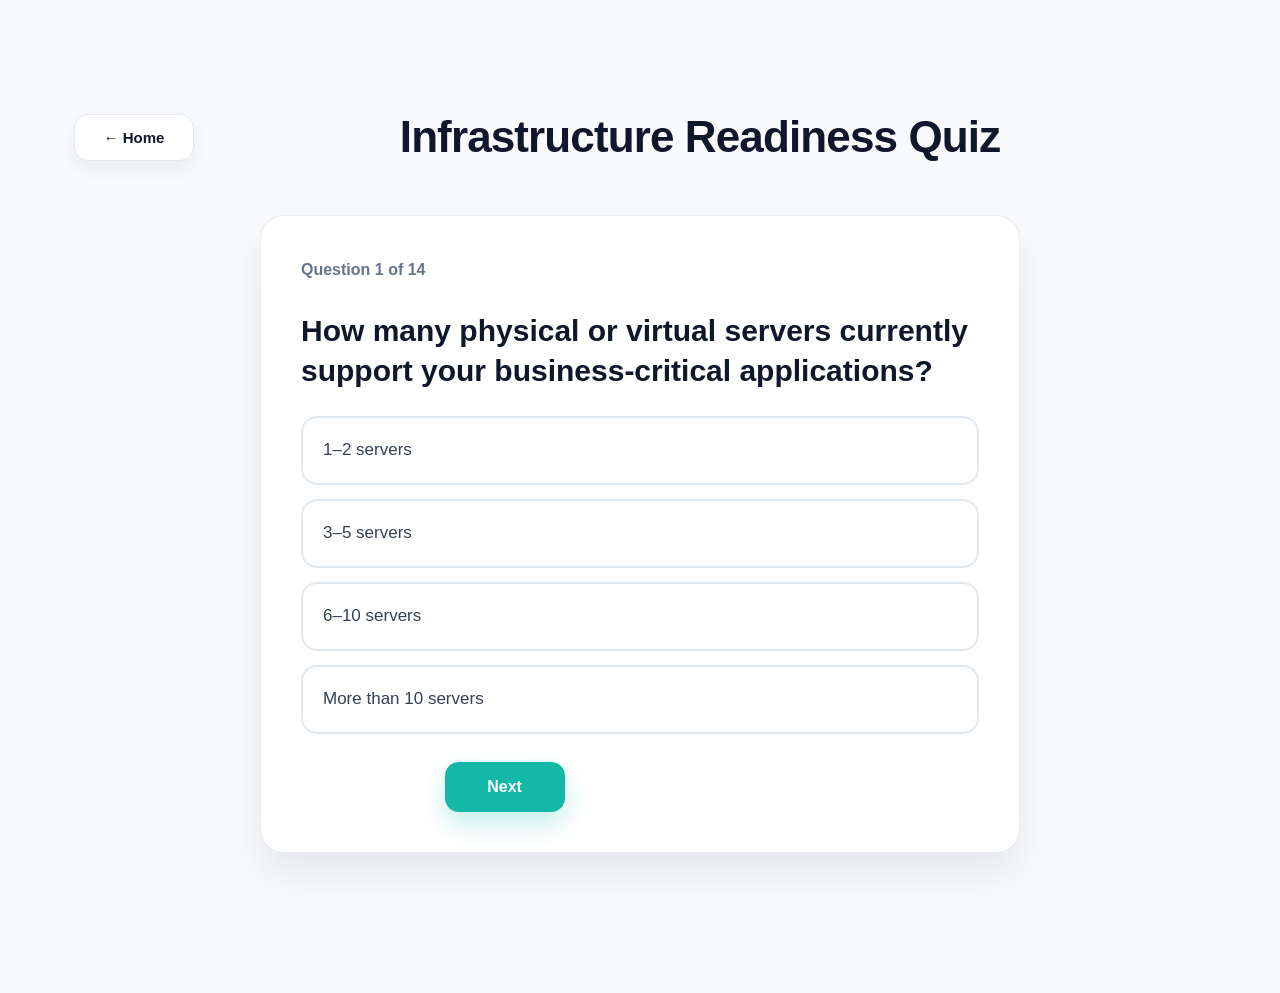
==== quiz.html @ fb591230 "Add files via upload" ====
<!DOCTYPE html>
<html lang="en">
<head>
  <meta charset="UTF-8" />
  <meta name="viewport" content="width=device-width, initial-scale=1.0" />
  <title>Infrastructure Readiness Quiz</title>
  <link rel="stylesheet" href="style.css?v=6" />
</head>
<body>

<section class="section">
  <div class="container">
    <div class="quiz-page-header">
      <a href="./index.html" class="btn btn-secondary home-btn">← Home</a>
      <h2>Infrastructure Readiness Quiz</h2>
    </div>

    <div id="readiness-quiz">
      <div class="quiz-progress-wrap">
        <span id="question-counter">Question 1 of 14</span>
      </div>
     
      <div class="quiz-card">
        <h4 id="quiz-question-title"></h4>
        <div id="quiz-options"></div>

        <div class="quiz-nav">
          <button class="btn btn-secondary" id="prev-btn" type="button">Previous</button>
          <button class="btn" id="next-btn" type="button">Next</button>
        </div>
      </div>
    </div>

    <div id="result" style="margin-top:40px;"></div>
  </div>
</section>

<script>
const quizData = [
  {
    question: "How many physical or virtual servers currently support your business-critical applications?",
    options: [
      "1–2 servers",
      "3–5 servers",
      "6–10 servers",
      "More than 10 servers"
    ]
  },
  {
    question: "Are your critical systems currently running with redundancy?",
    options: [
      "No redundancy",
      "Partial redundancy",
      "Redundant within the same site",
      "Fully redundant across multiple sites or zones"
    ]
  },
  {
    question: "If a critical server fails, how long would it typically take to restore operations?",
    options: [
      "More than 24 hours",
      "8–24 hours",
      "1–8 hours",
      "Less than 1 hour"
    ]
  },
  {
    question: "How frequently are backups performed for your critical systems?",
    options: [
      "No backup",
      "Weekly",
      "Daily",
      "Multiple times per day"
    ]
  },
  {
    question: "Have you tested your backup restore process within the last 12 months?",
    options: [
      "Never tested",
      "Tested more than 12 months ago",
      "Tested within the last 12 months",
      "Tested regularly every quarter"
    ]
  },
  {
    question: "What is your acceptable Recovery Point Objective (RPO)?",
    options: [
      "More than 24 hours of data loss is acceptable",
      "Up to 24 hours of data loss",
      "Less than 4 hours of data loss",
      "Near-zero or no data loss"
    ]
  },
  {
    question: "Do you currently have a documented Disaster Recovery plan?",
    options: [
      "No DR plan",
      "Informal or undocumented DR process",
      "Documented DR plan",
      "Documented and regularly tested DR plan"
    ]
  },
  {
    question: "Approximately how much storage is currently used by your organization?",
    options: [
      "Less than 1 TB",
      "1–10 TB",
      "10–50 TB",
      "More than 50 TB"
    ]
  },
  {
    question: "How quickly is your storage requirement growing?",
    options: [
      "Minimal growth",
      "10–20% per year",
      "20–50% per year",
      "More than 50% per year"
    ]
  },
  {
    question: "How long do you need to retain business or compliance-related data?",
    options: [
      "Less than 1 year",
      "1–3 years",
      "3–7 years",
      "More than 7 years"
    ]
  },
  {
    question: "How would you describe your current network connectivity?",
    options: [
      "Single internet connection only",
      "Redundant internet links",
      "Hybrid connectivity with VPN",
      "Dedicated, resilient hybrid connectivity"
    ]
  },
  {
    question: "Do your users currently experience application latency or performance issues?",
    options: [
      "Frequently",
      "Occasionally",
      "Rarely",
      "Almost never"
    ]
  },
  {
    question: "Are your critical systems currently exposed directly to the public internet?",
    options: [
      "Yes, without protection",
      "Yes, with basic firewall protection",
      "Protected with load balancer / VPN",
      "Fully protected and segmented"
    ]
  },
  {
    question: "How confident are you that your current infrastructure can support business growth over the next 2 years?",
    options: [
      "Not confident",
      "Somewhat confident",
      "Confident",
      "Very confident"
    ]
  }
];

let currentQuestion = 0;
let answers = new Array(quizData.length).fill(null);

const questionCounter = document.getElementById("question-counter");
const questionTitle = document.getElementById("quiz-question-title");
const optionsContainer = document.getElementById("quiz-options");
const prevBtn = document.getElementById("prev-btn");
const nextBtn = document.getElementById("next-btn");
const resultContainer = document.getElementById("result");
const quizContainer = document.getElementById("readiness-quiz");

function renderQuestion() {
  const item = quizData[currentQuestion];
  const total = quizData.length;
  
  questionCounter.textContent = `Question ${currentQuestion + 1} of ${total}`;
  
  questionTitle.textContent = item.question;
  optionsContainer.innerHTML = "";

  item.options.forEach((option, index) => {
    const btn = document.createElement("div");
    btn.className = "quiz-option";
    if (answers[currentQuestion] === index + 1) {
      btn.classList.add("selected");
    }
    btn.textContent = option;
    btn.onclick = () => {
      answers[currentQuestion] = index + 1;
      renderQuestion();
    };
    optionsContainer.appendChild(btn);
  });

  prevBtn.style.visibility = currentQuestion === 0 ? "hidden" : "visible";

  if (currentQuestion === total - 1) {
    nextBtn.textContent = "Calculate Result";
  } else {
    nextBtn.textContent = "Next";
  }
}

function calculateScore() {
  const unanswered = answers.filter(a => a === null).length;
  if (unanswered > 0) {
    alert("Please answer all questions before calculating the result.");
    return;
  }

  const total = answers.reduce((a, b) => a + b, 0);

  let title = "";
  let color = "";
  let explanation = "";
  let recommendation = "";
  let badgeClass = "";

  if (total <= 20) {
    title = "CRITICAL";
    color = "#dc2626";
    badgeClass = "result-badge critical";
    explanation = "Your current environment shows multiple infrastructure gaps that may create a high risk of downtime, prolonged recovery time and potential data loss. Critical systems may currently depend on single servers, limited backup coverage or insufficient redundancy.";
    recommendation = "Immediate action is recommended. Focus on backup strategy, disaster recovery, infrastructure redundancy and removal of single points of failure.";
  } else if (total <= 35) {
    title = "MEDIUM";
    color = "#ea580c";
    badgeClass = "result-badge medium";
    explanation = "Your environment has some level of resilience, but there are still important gaps that could impact business continuity during an outage or failure. Backup processes, recovery expectations, storage planning or network design may not yet fully support future business needs.";
    recommendation = "The next priority should be improving recovery readiness, increasing redundancy and reviewing future storage and network requirements.";
  } else if (total <= 50) {
    title = "AVERAGE";
    color = "#ca8a04";
    badgeClass = "result-badge average";
    explanation = "Your infrastructure appears generally stable and capable of supporting current business operations. However, there are opportunities to further improve resilience, scalability and operational readiness.";
    recommendation = "Consider enhancing high availability, Disaster Recovery testing, storage growth planning and hybrid connectivity to strengthen long-term readiness.";
  } else {
    title = "EXCELLENT";
    color = "#16a34a";
    badgeClass = "result-badge excellent";
    explanation = "Your environment demonstrates a strong level of infrastructure maturity with good resilience, recovery capability and future scalability. Critical systems appear to be well protected and designed to support business continuity.";
    recommendation = "Continue to maintain this position by regularly reviewing Disaster Recovery, backup testing, performance monitoring and future capacity planning.";
  }

  quizContainer.style.display = "none";

  resultContainer.innerHTML = `
    <div class="result-card">
      <div class="${badgeClass}">${title}</div>
      <h3 style="color:${color};">Infrastructure Readiness Result</h3>
      <p class="result-text">${explanation}</p>
      <div class="result-recommendation">
        <strong>Recommended Next Step:</strong><br><br>
        ${recommendation}
      </div>
      <div class="result-actions">
        <button class="btn btn-secondary" onclick="restartQuiz()">Retake Assessment</button>
        
        <a
          href="mailto:hisham.ahmad@awantec.my?subject=Infrastructure%20Readiness%20Assessment%20Enquiry"
          class="btn"
        >
          Contact Us
        </a>
      </div>
    </div>
  `;
}

function restartQuiz() {
  currentQuestion = 0;
  answers = new Array(quizData.length).fill(null);
  resultContainer.innerHTML = "";
  quizContainer.style.display = "block";
  renderQuestion();
}

prevBtn.addEventListener("click", () => {
  if (currentQuestion > 0) {
    currentQuestion--;
    renderQuestion();
  }
});

nextBtn.addEventListener("click", () => {
  if (answers[currentQuestion] === null) {
    alert("Please select one answer before proceeding.");
    return;
  }

  if (currentQuestion === quizData.length - 1) {
    calculateScore();
  } else {
    currentQuestion++;
    renderQuestion();
  }
});

renderQuestion();
</script>

</body>
</html>
---- style.css ----
:root {
  --primary: #0f172a;
  --accent: #14b8a6;
  --accent-dark: #0f766e;
  --text-main: #334155;
  --text-soft: #64748b;
  --bg-light: #f8fafc;
  --bg-section: #f1f5f9;
  --white: #ffffff;
  --border-soft: rgba(15, 23, 42, 0.08);
  --border-strong: #e2e8f0;
  --shadow-soft: 0 10px 30px rgba(15, 23, 42, 0.06);
  --shadow-card: 0 20px 40px rgba(15, 23, 42, 0.08);
  --danger: #dc2626;
  --warning: #ea580c;
  --average: #ca8a04;
  --success: #16a34a;
}

* {
  box-sizing: border-box;
}

html {
  scroll-behavior: smooth;
}

body {
  margin: 0;
  font-family: 'Inter', -apple-system, BlinkMacSystemFont, "Segoe UI", Roboto, sans-serif;
  background: var(--bg-light);
  color: var(--text-main);
  line-height: 1.7;
  -webkit-font-smoothing: antialiased;
  text-rendering: optimizeLegibility;
}

.container {
  max-width: 1180px;
  margin: 0 auto;
  padding: 0 24px;
}

.section {
  padding: 100px 20px;
}

.section h2 {
  text-align: center;
  font-size: 44px;
  font-weight: 800;
  letter-spacing: -0.02em;
  margin: 0 0 24px;
  color: var(--primary);
}

.intro-text {
  max-width: 900px;
  margin: 0 auto 18px;
  text-align: center;
  color: var(--text-soft);
  font-size: 18px;
}

.cards {
  display: grid;
  grid-template-columns: repeat(auto-fit, minmax(260px, 1fr));
  gap: 28px;
  margin-top: 50px;
}

/* --- Hero Section --- */
.hero {
  background: radial-gradient(circle at top left, #1e293b, #0f172a);
  color: var(--white);
  padding: 140px 20px;
  text-align: center;
  position: relative;
  overflow: hidden;
}

.hero::after {
  content: "";
  position: absolute;
  inset: 0;
  background-image: radial-gradient(rgba(20, 184, 166, 0.1) 1px, transparent 1px);
  background-size: 40px 40px;
  opacity: 0.3;
}

.hero .container {
  position: relative;
  z-index: 1;
}

.hero h1 {
  font-size: 58px;
  font-weight: 800;
  letter-spacing: -0.02em;
  line-height: 1.15;
  margin: 0 0 24px;
  background: linear-gradient(to right, #ffffff, #cbd5e1);
  -webkit-background-clip: text;
  -webkit-text-fill-color: transparent;
}

.hero p {
  max-width: 760px;
  margin: 0 auto 36px;
  font-size: 22px;
  color: rgba(255, 255, 255, 0.86);
}

/* --- Buttons --- */
.btn {
  display: inline-flex;
  align-items: center;
  justify-content: center;
  min-width: 120px;
  padding: 15px 30px;
  border: none;
  border-radius: 14px;
  background: var(--accent);
  color: var(--white);
  text-decoration: none;
  font-weight: 700;
  font-size: 16px;
  cursor: pointer;
  transition: all 0.25s ease;
  box-shadow: 0 12px 24px rgba(20, 184, 166, 0.24);
}

.btn:hover {
  transform: translateY(-2px);
  background: var(--accent-dark);
}

.btn-secondary {
  background: var(--white);
  color: var(--primary);
  border: 1.5px solid var(--border-strong);
  box-shadow: 0 8px 20px rgba(15, 23, 42, 0.06);
}

.btn-secondary:hover {
  background: #f8fafc;
  border-color: #cbd5e1;
  transform: translateY(-2px);
}

/* --- Cards --- */
.card {
  background: var(--white);
  padding: 36px;
  border-radius: 20px;
  border: 1px solid var(--border-soft);
  box-shadow: 0 4px 6px -1px rgba(0, 0, 0, 0.06);
  transition: all 0.35s cubic-bezier(0.4, 0, 0.2, 1);
  position: relative;
}

.card::before {
  content: "";
  position: absolute;
  inset: 0 0 auto 0;
  height: 4px;
  background: var(--accent);
  border-radius: 20px 20px 0 0;
  opacity: 0;
  transition: opacity 0.3s;
}

.card:hover {
  transform: translateY(-8px);
  box-shadow: 0 20px 25px -5px rgba(15, 23, 42, 0.12);
}

.card:hover::before {
  opacity: 1;
}

.card h3 {
  margin: 0 0 14px;
  color: var(--primary);
  font-size: 28px;
  line-height: 1.3;
}

.card p {
  color: var(--text-main);
  margin: 0 0 14px;
}

.subtitle {
  color: var(--accent) !important;
  font-weight: 700;
  font-size: 15px;
  text-transform: uppercase;
  letter-spacing: 0.04em;
  margin-bottom: 18px;
}

.card ul {
  margin: 18px 0 0;
  padding-left: 20px;
  color: var(--text-soft);
}

.card ul li {
  margin-bottom: 10px;
}

/* --- Alternate Section --- */
.dark {
  background: var(--bg-section);
  color: var(--primary);
}

.dark-card {
  background: var(--white);
  color: var(--primary);
}

.dark-card h3 {
  color: var(--primary);
}

/* --- Table --- */
.comparison-table {
  width: 100%;
  border-collapse: collapse;
  margin: 40px 0;
  background: var(--white);
  border-radius: 12px;
  overflow: hidden;
  box-shadow: 0 4px 15px rgba(0, 0, 0, 0.05);
}

.comparison-table th {
  background: var(--primary);
  color: var(--white);
  padding: 18px;
  text-align: left;
  font-size: 14px;
  text-transform: uppercase;
  letter-spacing: 0.05em;
}

.comparison-table td {
  padding: 18px;
  border-bottom: 1px solid var(--border-strong);
  color: var(--text-main);
}

.comparison-table tr:last-child td {
  border-bottom: none;
}

/* --- Assessment Section --- */
.assessment {
  text-align: center;
  background: var(--white);
}

.assessment p {
  font-size: 20px;
  margin-bottom: 30px;
  color: var(--text-soft);
}

/* --- Quiz UI --- */
#readiness-quiz {
  background: var(--white);
  max-width: 760px;
  margin: 40px auto 0;
  padding: 40px;
  border-radius: 24px;
  text-align: left;
  box-shadow: var(--shadow-card);
  border: 1px solid var(--border-soft);
}

.quiz-progress-wrap {
  display: flex;
  align-items: center;
  justify-content: space-between;
  gap: 16px;
  margin-bottom: 28px;
  color: var(--text-soft);
  font-size: 16px;
  font-weight: 600;
}

.quiz-page-header {
  display: flex;
  align-items: center;
  justify-content: center;
  position: relative;
  margin-bottom: 24px;
}

.quiz-page-header h2 {
  width: 100%;
  text-align: center;
  margin: 0;
}

.home-btn {
   position: static;
   width: auto;
   height: auto;
   padding: 10px 18px;
   font-size: 15px;
   border-radius: 14px;
}

.quiz-card {
  background: transparent;
}

#quiz-question-title {
  margin: 0 0 24px;
  color: var(--primary);
  font-size: 30px;
  line-height: 1.35;
  font-weight: 800;
}

#quiz-options {
  display: flex;
  flex-direction: column;
  gap: 14px;
}

.quiz-option {
  display: block;
  width: 100%;
  padding: 18px 20px;
  border: 2px solid var(--border-strong);
  border-radius: 16px;
  cursor: pointer;
  transition: all 0.2s ease;
  background: var(--white);
  color: var(--text-main);
  font-size: 17px;
  font-weight: 500;
}

.quiz-option:hover {
  border-color: var(--accent);
  background: rgba(20, 184, 166, 0.05);
  transform: translateX(4px);
}

.quiz-option.selected {
  border-color: var(--accent);
  background: rgba(20, 184, 166, 0.08);
  color: var(--primary);
  font-weight: 700;
}

.quiz-nav {
  display: flex;
  justify-content: flex-start;
  gap: 14px;
  margin-top: 28px;
  flex-wrap: wrap;
}

/* --- Result Section --- */
.result-card {
  max-width: 820px;
  margin: 0 auto;
  background: var(--white);
  border-radius: 24px;
  padding: 40px;
  box-shadow: var(--shadow-card);
  text-align: left;
  border: 1px solid var(--border-soft);
}

.result-badge {
  display: inline-flex;
  align-items: center;
  justify-content: center;
  min-width: 130px;
  padding: 10px 18px;
  border-radius: 999px;
  font-size: 14px;
  font-weight: 800;
  letter-spacing: 0.05em;
  margin-bottom: 18px;
  color: var(--white);
}

.result-badge.critical {
  background: var(--danger);
}

.result-badge.medium {
  background: var(--warning);
}

.result-badge.average {
  background: var(--average);
}

.result-badge.excellent {
  background: var(--success);
}

.result-card h3 {
  margin: 0 0 20px;
  color: var(--primary);
  font-size: 30px;
  line-height: 1.3;
}

.result-title {
  text-align: center;
  font-size: 34px;
  font-weight: 800;
  margin-bottom: 28px;
}

.result-text {
  color: var(--text-main);
  font-size: 18px;
  line-height: 1.9;
  margin-bottom: 28px;
}

.result-recommendation {
  background: rgba(20, 184, 166, 0.08);
  border-left: 5px solid var(--accent);
  padding: 22px;
  border-radius: 12px;
  color: var(--text-main);
  line-height: 1.8;
  margin-bottom: 28px;
}

.result-actions {
  display: flex;
  justify-content: flex-start;
  align-items: center;
  gap: 14px;
  margin-top: 20px;
  flex-wrap: wrap;
}

/* --- Responsive --- */
@media (max-width: 768px) {
  .quiz-page-header {
    display: flex;
    flex-direction: column;
    align-items: flex-start;
    gap: 14px;
    margin-bottom: 24px;
  }

  .hero h1 {
    font-size: 40px;
  }

  .hero p {
    font-size: 18px;
  }

  .section {
    padding: 70px 20px;
  }

  .section h2 {
    font-size: 32px;
  }

  .intro-text {
    font-size: 16px;
  }

  .card {
    padding: 28px;
  }

  .card h3 {
    font-size: 24px;
  }

  #readiness-quiz {
    padding: 24px;
    border-radius: 20px;
  }

  .quiz-progress-wrap {
    font-size: 15px;
    margin-bottom: 22px;
  }

  #quiz-question-title {
    font-size: 24px;
    margin-bottom: 20px;
  }

  .quiz-option {
    padding: 16px 18px;
    font-size: 16px;
    border-radius: 14px;
  }

  .quiz-nav {
    gap: 12px;
  }

  .btn {
    min-width: 110px;
    padding: 14px 22px;
    font-size: 15px;
  }

  .result-card {
    padding: 24px;
    border-radius: 20px;
  }

  .result-card h3 {
    font-size: 24px;
  }

  .result-text {
    font-size: 16px;
    line-height: 1.8;
  }

  .result-recommendation {
    padding: 18px;
  }
}
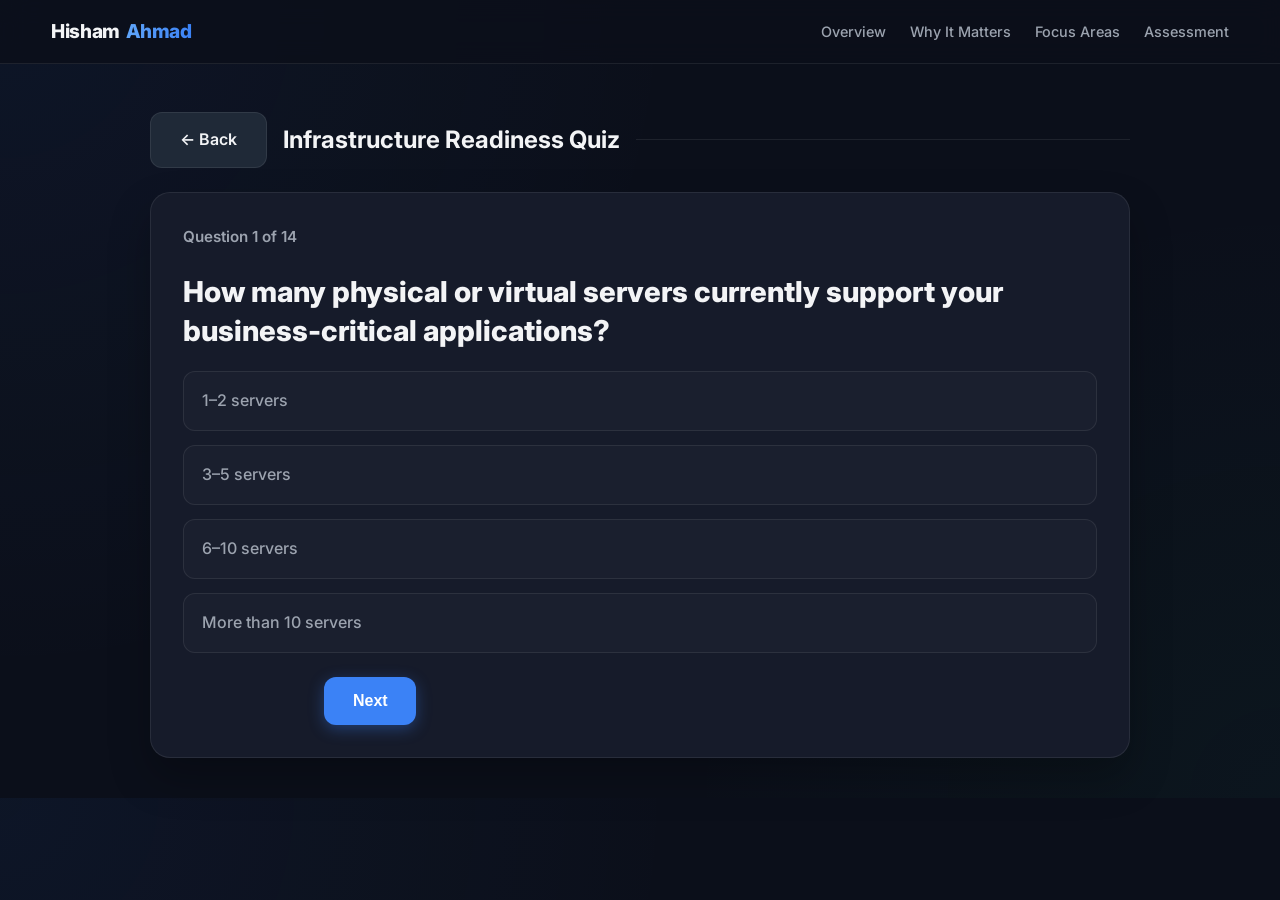
==== commit 19f38e09: "Update quiz.html" ====
--- a/quiz.html
+++ b/quiz.html
@@ -4,36 +4,62 @@
   <meta charset="UTF-8" />
   <meta name="viewport" content="width=device-width, initial-scale=1.0" />
   <title>Infrastructure Readiness Quiz</title>
-  <link rel="stylesheet" href="style.css?v=6" />
+
+  <link rel="preconnect" href="https://fonts.googleapis.com">
+  <link rel="preconnect" href="https://fonts.gstatic.com" crossorigin>
+  <link href="https://fonts.googleapis.com/css2?family=Inter:wght@300;400;500;600;700;800&display=swap" rel="stylesheet">
+
+  <link rel="stylesheet" href="style.css?v=10" />
 </head>
 <body>
 
-<section class="section">
-  <div class="container">
-    <div class="quiz-page-header">
-      <a href="./index.html" class="btn btn-secondary home-btn">← Home</a>
-      <h2>Infrastructure Readiness Quiz</h2>
+  <nav class="navbar">
+    <div class="container nav-inner">
+      <a href="/" class="brand-link">
+        <span class="brand-white">Hisham</span>
+        <span class="brand-blue">Ahmad</span>
+      </a>
+
+      <div class="nav-links">
+        <a href="./index.html">Overview</a>
+        <a href="./index.html#importance">Why It Matters</a>
+        <a href="./index.html#focus">Focus Areas</a>
+        <a href="./index.html#quiz">Assessment</a>
+      </div>
     </div>
-
-    <div id="readiness-quiz">
-      <div class="quiz-progress-wrap">
-        <span id="question-counter">Question 1 of 14</span>
-      </div>
-     
-      <div class="quiz-card">
-        <h4 id="quiz-question-title"></h4>
-        <div id="quiz-options"></div>
-
-        <div class="quiz-nav">
-          <button class="btn btn-secondary" id="prev-btn" type="button">Previous</button>
-          <button class="btn" id="next-btn" type="button">Next</button>
+  </nav>
+
+  <main class="container">
+    <div class="quiz-shell">
+
+      <div class="quiz-page-header">
+        <a href="./index.html" class="btn btn-secondary home-btn">← Back</a>
+
+        <div class="quiz-page-title">
+          <h2>Infrastructure Readiness Quiz</h2>
+          <div class="quiz-page-line"></div>
         </div>
       </div>
+
+      <div id="readiness-quiz">
+        <div class="quiz-progress-wrap">
+          <span id="question-counter">Question 1 of 14</span>
+        </div>
+
+        <div class="quiz-card">
+          <h4 id="quiz-question-title"></h4>
+          <div id="quiz-options"></div>
+
+          <div class="quiz-nav">
+            <button class="btn btn-secondary" id="prev-btn" type="button">Previous</button>
+            <button class="btn btn-primary" id="next-btn" type="button">Next</button>
+          </div>
+        </div>
+      </div>
+
+      <div id="result" style="margin-top:40px;"></div>
     </div>
-
-    <div id="result" style="margin-top:40px;"></div>
-  </div>
-</section>
+  </main>
 
 <script>
 const quizData = [
@@ -179,9 +205,8 @@
 function renderQuestion() {
   const item = quizData[currentQuestion];
   const total = quizData.length;
-  
+
   questionCounter.textContent = `Question ${currentQuestion + 1} of ${total}`;
-  
   questionTitle.textContent = item.question;
   optionsContainer.innerHTML = "";
 
@@ -200,12 +225,7 @@
   });
 
   prevBtn.style.visibility = currentQuestion === 0 ? "hidden" : "visible";
-
-  if (currentQuestion === total - 1) {
-    nextBtn.textContent = "Calculate Result";
-  } else {
-    nextBtn.textContent = "Next";
-  }
+  nextBtn.textContent = currentQuestion === total - 1 ? "Calculate Result" : "Next";
 }
 
 function calculateScore() {
@@ -218,35 +238,30 @@
   const total = answers.reduce((a, b) => a + b, 0);
 
   let title = "";
-  let color = "";
   let explanation = "";
   let recommendation = "";
   let badgeClass = "";
 
   if (total <= 20) {
     title = "CRITICAL";
-    color = "#dc2626";
     badgeClass = "result-badge critical";
-    explanation = "Your current environment shows multiple infrastructure gaps that may create a high risk of downtime, prolonged recovery time and potential data loss. Critical systems may currently depend on single servers, limited backup coverage or insufficient redundancy.";
-    recommendation = "Immediate action is recommended. Focus on backup strategy, disaster recovery, infrastructure redundancy and removal of single points of failure.";
+    explanation = "Your current environment shows multiple infrastructure gaps that may create a high risk of downtime, prolonged recovery time, and potential data loss. Critical systems may currently depend on single servers, limited backup coverage, or insufficient redundancy.";
+    recommendation = "Immediate action is recommended. Focus on backup strategy, disaster recovery, infrastructure redundancy, and the removal of single points of failure.";
   } else if (total <= 35) {
     title = "MEDIUM";
-    color = "#ea580c";
     badgeClass = "result-badge medium";
-    explanation = "Your environment has some level of resilience, but there are still important gaps that could impact business continuity during an outage or failure. Backup processes, recovery expectations, storage planning or network design may not yet fully support future business needs.";
-    recommendation = "The next priority should be improving recovery readiness, increasing redundancy and reviewing future storage and network requirements.";
+    explanation = "Your environment has some level of resilience, but there are still important gaps that could affect business continuity during an outage or failure. Backup processes, recovery expectations, storage planning, or network design may not yet fully support future business needs.";
+    recommendation = "The next priority should be improving recovery readiness, increasing redundancy, and reviewing future storage and network requirements.";
   } else if (total <= 50) {
     title = "AVERAGE";
-    color = "#ca8a04";
     badgeClass = "result-badge average";
-    explanation = "Your infrastructure appears generally stable and capable of supporting current business operations. However, there are opportunities to further improve resilience, scalability and operational readiness.";
-    recommendation = "Consider enhancing high availability, Disaster Recovery testing, storage growth planning and hybrid connectivity to strengthen long-term readiness.";
+    explanation = "Your infrastructure appears generally stable and capable of supporting current business operations. However, there are still opportunities to further improve resilience, scalability, and operational readiness.";
+    recommendation = "Consider enhancing high availability, Disaster Recovery testing, storage growth planning, and hybrid connectivity to strengthen long-term readiness.";
   } else {
     title = "EXCELLENT";
-    color = "#16a34a";
     badgeClass = "result-badge excellent";
-    explanation = "Your environment demonstrates a strong level of infrastructure maturity with good resilience, recovery capability and future scalability. Critical systems appear to be well protected and designed to support business continuity.";
-    recommendation = "Continue to maintain this position by regularly reviewing Disaster Recovery, backup testing, performance monitoring and future capacity planning.";
+    explanation = "Your environment demonstrates a strong level of infrastructure maturity with good resilience, recovery capability, and future scalability. Critical systems appear to be well protected and designed to support business continuity.";
+    recommendation = "Continue to maintain this position by regularly reviewing Disaster Recovery, backup testing, performance monitoring, and future capacity planning.";
   }
 
   quizContainer.style.display = "none";
@@ -254,7 +269,7 @@
   resultContainer.innerHTML = `
     <div class="result-card">
       <div class="${badgeClass}">${title}</div>
-      <h3 style="color:${color};">Infrastructure Readiness Result</h3>
+      <h3>Infrastructure Readiness Result</h3>
       <p class="result-text">${explanation}</p>
       <div class="result-recommendation">
         <strong>Recommended Next Step:</strong><br><br>
@@ -262,11 +277,7 @@
       </div>
       <div class="result-actions">
         <button class="btn btn-secondary" onclick="restartQuiz()">Retake Assessment</button>
-        
-        <a
-          href="mailto:hisham.ahmad@awantec.my?subject=Infrastructure%20Readiness%20Assessment%20Enquiry"
-          class="btn"
-        >
+        <a href="mailto:hisham.ahmad@awantec.my?subject=Infrastructure%20Readiness%20Assessment%20Enquiry" class="btn btn-primary">
           Contact Us
         </a>
       </div>
--- a/style.css
+++ b/style.css
@@ -1,24 +1,26 @@
 :root {
-  --primary: #0f172a;
-  --accent: #14b8a6;
-  --accent-dark: #0f766e;
-  --text-main: #334155;
-  --text-soft: #64748b;
-  --bg-light: #f8fafc;
-  --bg-section: #f1f5f9;
-  --white: #ffffff;
-  --border-soft: rgba(15, 23, 42, 0.08);
-  --border-strong: #e2e8f0;
-  --shadow-soft: 0 10px 30px rgba(15, 23, 42, 0.06);
-  --shadow-card: 0 20px 40px rgba(15, 23, 42, 0.08);
-  --danger: #dc2626;
-  --warning: #ea580c;
+  --bg: #0b0f1a;
+  --surface: #161b2a;
+  --surface-light: #1f2937;
+  --surface-soft: rgba(255,255,255,0.03);
+  --primary: #3b82f6;
+  --primary-glow: rgba(59, 130, 246, 0.35);
+  --success: #10b981;
+  --warning: #f59e0b;
+  --danger: #ef4444;
   --average: #ca8a04;
-  --success: #16a34a;
+  --text-main: #f3f4f6;
+  --text-muted: #9ca3af;
+  --border: rgba(255, 255, 255, 0.08);
+  --radius-lg: 20px;
+  --radius-md: 12px;
+  --max-width: 1200px;
+  --font: 'Inter', system-ui, -apple-system, sans-serif;
 }
 
 * {
   box-sizing: border-box;
+  outline: none;
 }
 
 html {
@@ -27,257 +29,345 @@
 
 body {
   margin: 0;
-  font-family: 'Inter', -apple-system, BlinkMacSystemFont, "Segoe UI", Roboto, sans-serif;
-  background: var(--bg-light);
+  font-family: var(--font);
+  background-color: var(--bg);
+  background-image:
+    radial-gradient(circle at 0% 0%, rgba(59, 130, 246, 0.06) 0%, transparent 45%),
+    radial-gradient(circle at 100% 100%, rgba(16, 185, 129, 0.04) 0%, transparent 40%);
   color: var(--text-main);
-  line-height: 1.7;
-  -webkit-font-smoothing: antialiased;
-  text-rendering: optimizeLegibility;
+  line-height: 1.6;
+  overflow-x: hidden;
+}
+
+a {
+  text-decoration: none;
+  color: inherit;
 }
 
 .container {
-  max-width: 1180px;
+  width: min(92%, var(--max-width));
   margin: 0 auto;
-  padding: 0 24px;
-}
-
-.section {
-  padding: 100px 20px;
-}
-
-.section h2 {
-  text-align: center;
-  font-size: 44px;
+}
+
+/* Navbar */
+.navbar {
+  position: sticky;
+  top: 0;
+  z-index: 1000;
+  background: rgba(11, 15, 26, 0.82);
+  backdrop-filter: blur(12px);
+  border-bottom: 1px solid var(--border);
+}
+
+.nav-inner {
+  display: flex;
+  justify-content: space-between;
+  align-items: center;
+  padding: 1rem 0;
+  gap: 1rem;
+}
+
+.brand-link {
+  display: inline-flex;
+  align-items: center;
+  gap: 0.35rem;
+  font-size: 1.2rem;
   font-weight: 800;
   letter-spacing: -0.02em;
-  margin: 0 0 24px;
-  color: var(--primary);
-}
-
-.intro-text {
-  max-width: 900px;
-  margin: 0 auto 18px;
+  text-decoration: none;
+}
+
+.brand-white {
+  color: #f3f4f6;
+}
+
+.brand-blue {
+  background: linear-gradient(90deg, #60a5fa 0%, #3b82f6 100%);
+  -webkit-background-clip: text;
+  -webkit-text-fill-color: transparent;
+}
+
+.nav-links {
+  display: flex;
+  gap: 1.5rem;
+  flex-wrap: wrap;
+}
+
+.nav-links a {
+  color: var(--text-muted);
+  font-size: 0.9rem;
+  font-weight: 500;
+  transition: color 0.2s;
+}
+
+.nav-links a:hover {
+  color: var(--text-main);
+}
+
+/* Hero */
+.hero {
+  padding: 6rem 0 4rem;
   text-align: center;
-  color: var(--text-soft);
-  font-size: 18px;
-}
-
+}
+
+.badge-top {
+  display: inline-block;
+  padding: 0.5rem 1rem;
+  background: rgba(59, 130, 246, 0.1);
+  border: 1px solid rgba(59, 130, 246, 0.2);
+  color: #93c5fd;
+  border-radius: 99rem;
+  font-size: 0.8rem;
+  font-weight: 700;
+  text-transform: uppercase;
+  letter-spacing: 0.05em;
+  margin-bottom: 1.5rem;
+}
+
+.hero h1 {
+  font-size: clamp(2.5rem, 6vw, 4rem);
+  font-weight: 800;
+  line-height: 1.08;
+  margin: 0 0 1.5rem;
+  letter-spacing: -0.03em;
+  background: linear-gradient(90deg, #f3f4f6 0%, #ffffff 40%, #60a5fa 100%);
+  -webkit-background-clip: text;
+  -webkit-text-fill-color: transparent;
+}
+
+.hero p {
+  font-size: 1.08rem;
+  color: var(--text-muted);
+  max-width: 860px;
+  margin: 0 auto 2.5rem;
+}
+
+.hero-actions {
+  display: flex;
+  gap: 1rem;
+  justify-content: center;
+  flex-wrap: wrap;
+}
+
+/* Buttons */
+.btn {
+  display: inline-flex;
+  align-items: center;
+  justify-content: center;
+  padding: 0.9rem 1.8rem;
+  border-radius: var(--radius-md);
+  font-weight: 600;
+  font-size: 1rem;
+  cursor: pointer;
+  transition: all 0.2s;
+  border: none;
+  text-decoration: none;
+}
+
+.btn-primary,
+.btn {
+  background: var(--primary);
+  color: white;
+  box-shadow: 0 4px 15px var(--primary-glow);
+}
+
+.btn-primary:hover,
+.btn:hover {
+  transform: translateY(-2px);
+  box-shadow: 0 8px 25px var(--primary-glow);
+}
+
+.btn-secondary {
+  background: var(--surface-light);
+  color: var(--text-main);
+  border: 1px solid var(--border);
+  box-shadow: none;
+}
+
+.btn-secondary:hover {
+  background: rgba(255,255,255,0.05);
+  transform: translateY(-2px);
+}
+
+section {
+  padding: 2rem 0;
+}
+
+.domain-header {
+  display: flex;
+  align-items: center;
+  gap: 1rem;
+  margin-bottom: 1.25rem;
+}
+
+.domain-header h2 {
+  font-size: 1.5rem;
+  margin: 0;
+  color: #f3f4f6;
+  white-space: nowrap;
+}
+
+.domain-line {
+  flex: 1;
+  height: 1px;
+  background: var(--border);
+}
+
+.section-intro {
+  color: var(--text-muted);
+  width: 100%;
+  max-width: none;
+  margin-bottom: 2rem;
+  font-size: 1.05rem;
+}
+
+.feature-grid,
 .cards {
   display: grid;
   grid-template-columns: repeat(auto-fit, minmax(260px, 1fr));
-  gap: 28px;
-  margin-top: 50px;
-}
-
-/* --- Hero Section --- */
-.hero {
-  background: radial-gradient(circle at top left, #1e293b, #0f172a);
-  color: var(--white);
-  padding: 140px 20px;
-  text-align: center;
-  position: relative;
-  overflow: hidden;
-}
-
-.hero::after {
-  content: "";
-  position: absolute;
-  inset: 0;
-  background-image: radial-gradient(rgba(20, 184, 166, 0.1) 1px, transparent 1px);
-  background-size: 40px 40px;
-  opacity: 0.3;
-}
-
-.hero .container {
-  position: relative;
-  z-index: 1;
-}
-
-.hero h1 {
-  font-size: 58px;
-  font-weight: 800;
-  letter-spacing: -0.02em;
-  line-height: 1.15;
-  margin: 0 0 24px;
-  background: linear-gradient(to right, #ffffff, #cbd5e1);
+  gap: 1.25rem;
+  margin-top: 1.5rem;
+}
+
+.feature-card,
+.card {
+  padding: 1.5rem;
+  background: var(--surface-soft);
+  border: 1px solid var(--border);
+  border-radius: var(--radius-md);
+  transition: transform 0.25s ease, background 0.25s ease;
+}
+
+.feature-card:hover,
+.card:hover {
+  transform: translateY(-4px);
+  background: rgba(255,255,255,0.05);
+}
+
+.feature-card h3,
+.card h3 {
+  font-size: 1.05rem;
+  margin-top: 0;
+  margin-bottom: 0.75rem;
+  display: flex;
+  align-items: center;
+  gap: 0.65rem;
+  font-weight: 700;
+  background: linear-gradient(90deg, #ffffff 0%, #60a5fa 100%);
   -webkit-background-clip: text;
   -webkit-text-fill-color: transparent;
 }
 
-.hero p {
-  max-width: 760px;
-  margin: 0 auto 36px;
-  font-size: 22px;
-  color: rgba(255, 255, 255, 0.86);
-}
-
-/* --- Buttons --- */
-.btn {
-  display: inline-flex;
-  align-items: center;
-  justify-content: center;
-  min-width: 120px;
-  padding: 15px 30px;
-  border: none;
-  border-radius: 14px;
-  background: var(--accent);
-  color: var(--white);
-  text-decoration: none;
+.feature-card p,
+.card p,
+.card ul,
+.card li,
+.intro-text {
+  color: var(--text-muted);
+}
+
+.subtitle {
+  color: #93c5fd !important;
   font-weight: 700;
-  font-size: 16px;
-  cursor: pointer;
-  transition: all 0.25s ease;
-  box-shadow: 0 12px 24px rgba(20, 184, 166, 0.24);
-}
-
-.btn:hover {
-  transform: translateY(-2px);
-  background: var(--accent-dark);
-}
-
-.btn-secondary {
-  background: var(--white);
-  color: var(--primary);
-  border: 1.5px solid var(--border-strong);
-  box-shadow: 0 8px 20px rgba(15, 23, 42, 0.06);
-}
-
-.btn-secondary:hover {
-  background: #f8fafc;
-  border-color: #cbd5e1;
-  transform: translateY(-2px);
-}
-
-/* --- Cards --- */
-.card {
-  background: var(--white);
-  padding: 36px;
-  border-radius: 20px;
-  border: 1px solid var(--border-soft);
-  box-shadow: 0 4px 6px -1px rgba(0, 0, 0, 0.06);
-  transition: all 0.35s cubic-bezier(0.4, 0, 0.2, 1);
-  position: relative;
-}
-
-.card::before {
-  content: "";
-  position: absolute;
-  inset: 0 0 auto 0;
-  height: 4px;
-  background: var(--accent);
-  border-radius: 20px 20px 0 0;
-  opacity: 0;
-  transition: opacity 0.3s;
-}
-
-.card:hover {
-  transform: translateY(-8px);
-  box-shadow: 0 20px 25px -5px rgba(15, 23, 42, 0.12);
-}
-
-.card:hover::before {
-  opacity: 1;
-}
-
-.card h3 {
-  margin: 0 0 14px;
-  color: var(--primary);
-  font-size: 28px;
-  line-height: 1.3;
-}
-
-.card p {
-  color: var(--text-main);
-  margin: 0 0 14px;
-}
-
-.subtitle {
-  color: var(--accent) !important;
-  font-weight: 700;
-  font-size: 15px;
+  font-size: 0.82rem;
   text-transform: uppercase;
-  letter-spacing: 0.04em;
-  margin-bottom: 18px;
+  letter-spacing: 0.05em;
+  margin-bottom: 0.85rem;
 }
 
 .card ul {
-  margin: 18px 0 0;
-  padding-left: 20px;
-  color: var(--text-soft);
-}
-
-.card ul li {
-  margin-bottom: 10px;
-}
-
-/* --- Alternate Section --- */
-.dark {
-  background: var(--bg-section);
-  color: var(--primary);
-}
-
-.dark-card {
-  background: var(--white);
-  color: var(--primary);
-}
-
-.dark-card h3 {
-  color: var(--primary);
-}
-
-/* --- Table --- */
+  margin: 1rem 0 0;
+  padding-left: 1.2rem;
+}
+
+.card li {
+  margin-bottom: 0.55rem;
+}
+
+.mini-note {
+  font-size: 0.92rem;
+  color: var(--text-muted);
+  margin-top: 1rem;
+}
+
+/* Table */
 .comparison-table {
   width: 100%;
   border-collapse: collapse;
-  margin: 40px 0;
-  background: var(--white);
-  border-radius: 12px;
+  margin: 2rem 0 0;
+  background: rgba(255,255,255,0.02);
+  border: 1px solid var(--border);
+  border-radius: 16px;
   overflow: hidden;
-  box-shadow: 0 4px 15px rgba(0, 0, 0, 0.05);
 }
 
 .comparison-table th {
-  background: var(--primary);
-  color: var(--white);
-  padding: 18px;
+  background: rgba(59, 130, 246, 0.12);
+  color: #dbeafe;
+  padding: 1rem;
   text-align: left;
-  font-size: 14px;
+  font-size: 0.85rem;
   text-transform: uppercase;
   letter-spacing: 0.05em;
 }
 
 .comparison-table td {
-  padding: 18px;
-  border-bottom: 1px solid var(--border-strong);
-  color: var(--text-main);
-}
-
-.comparison-table tr:last-child td {
-  border-bottom: none;
-}
-
-/* --- Assessment Section --- */
+  padding: 1rem;
+  border-top: 1px solid var(--border);
+  color: var(--text-muted);
+  vertical-align: top;
+}
+
+/* Assessment intro section */
 .assessment {
-  text-align: center;
-  background: var(--white);
-}
-
-.assessment p {
-  font-size: 20px;
-  margin-bottom: 30px;
-  color: var(--text-soft);
-}
-
-/* --- Quiz UI --- */
-#readiness-quiz {
-  background: var(--white);
-  max-width: 760px;
-  margin: 40px auto 0;
-  padding: 40px;
-  border-radius: 24px;
-  text-align: left;
-  box-shadow: var(--shadow-card);
-  border: 1px solid var(--border-soft);
+  padding-bottom: 4rem;
+}
+
+/* Quiz */
+.quiz-shell {
+  max-width: 980px;
+  margin: 3rem auto 0;
+}
+
+.quiz-page-header {
+  display: flex;
+  align-items: center;
+  justify-content: space-between;
+  gap: 1rem;
+  margin-bottom: 1.5rem;
+}
+
+.quiz-page-title {
+  display: flex;
+  align-items: center;
+  gap: 1rem;
+  width: 100%;
+}
+
+.quiz-page-title h2 {
+  font-size: 1.5rem;
+  margin: 0;
+  color: #f3f4f6;
+  white-space: nowrap;
+}
+
+.quiz-page-line {
+  flex: 1;
+  height: 1px;
+  background: var(--border);
+}
+
+.home-btn {
+  white-space: nowrap;
+}
+
+#readiness-quiz,
+.result-card {
+  background: var(--surface);
+  border: 1px solid var(--border);
+  border-radius: var(--radius-lg);
+  padding: 2rem;
+  box-shadow: 0 20px 40px rgba(0,0,0,0.25);
 }
 
 .quiz-progress-wrap {
@@ -285,33 +375,10 @@
   align-items: center;
   justify-content: space-between;
   gap: 16px;
-  margin-bottom: 28px;
-  color: var(--text-soft);
-  font-size: 16px;
+  margin-bottom: 1.5rem;
+  color: var(--text-muted);
+  font-size: 0.95rem;
   font-weight: 600;
-}
-
-.quiz-page-header {
-  display: flex;
-  align-items: center;
-  justify-content: center;
-  position: relative;
-  margin-bottom: 24px;
-}
-
-.quiz-page-header h2 {
-  width: 100%;
-  text-align: center;
-  margin: 0;
-}
-
-.home-btn {
-   position: static;
-   width: auto;
-   height: auto;
-   padding: 10px 18px;
-   font-size: 15px;
-   border-radius: 14px;
 }
 
 .quiz-card {
@@ -319,9 +386,9 @@
 }
 
 #quiz-question-title {
-  margin: 0 0 24px;
-  color: var(--primary);
-  font-size: 30px;
+  margin: 0 0 1.25rem;
+  color: #f3f4f6;
+  font-size: 1.8rem;
   line-height: 1.35;
   font-weight: 800;
 }
@@ -329,33 +396,33 @@
 #quiz-options {
   display: flex;
   flex-direction: column;
-  gap: 14px;
+  gap: 0.9rem;
 }
 
 .quiz-option {
   display: block;
   width: 100%;
-  padding: 18px 20px;
-  border: 2px solid var(--border-strong);
-  border-radius: 16px;
+  padding: 1rem 1.15rem;
+  border: 1px solid var(--border);
+  border-radius: 12px;
   cursor: pointer;
   transition: all 0.2s ease;
-  background: var(--white);
-  color: var(--text-main);
-  font-size: 17px;
+  background: rgba(255,255,255,0.02);
+  color: var(--text-muted);
+  font-size: 1rem;
   font-weight: 500;
 }
 
 .quiz-option:hover {
-  border-color: var(--accent);
-  background: rgba(20, 184, 166, 0.05);
+  border-color: var(--primary);
+  background: rgba(59, 130, 246, 0.08);
   transform: translateX(4px);
 }
 
 .quiz-option.selected {
-  border-color: var(--accent);
-  background: rgba(20, 184, 166, 0.08);
-  color: var(--primary);
+  border-color: var(--primary);
+  background: rgba(59, 130, 246, 0.14);
+  color: #e5efff;
   font-weight: 700;
 }
 
@@ -363,22 +430,11 @@
   display: flex;
   justify-content: flex-start;
   gap: 14px;
-  margin-top: 28px;
+  margin-top: 1.5rem;
   flex-wrap: wrap;
 }
 
-/* --- Result Section --- */
-.result-card {
-  max-width: 820px;
-  margin: 0 auto;
-  background: var(--white);
-  border-radius: 24px;
-  padding: 40px;
-  box-shadow: var(--shadow-card);
-  text-align: left;
-  border: 1px solid var(--border-soft);
-}
-
+/* Result */
 .result-badge {
   display: inline-flex;
   align-items: center;
@@ -390,54 +446,51 @@
   font-weight: 800;
   letter-spacing: 0.05em;
   margin-bottom: 18px;
-  color: var(--white);
+  color: white;
 }
 
 .result-badge.critical {
-  background: var(--danger);
+  background: rgba(239, 68, 68, 0.18);
+  color: #fca5a5;
 }
 
 .result-badge.medium {
-  background: var(--warning);
+  background: rgba(249, 115, 22, 0.18);
+  color: #fdba74;
 }
 
 .result-badge.average {
-  background: var(--average);
+  background: rgba(202, 138, 4, 0.18);
+  color: #fde68a;
 }
 
 .result-badge.excellent {
-  background: var(--success);
+  background: rgba(16, 185, 129, 0.18);
+  color: #86efac;
 }
 
 .result-card h3 {
   margin: 0 0 20px;
-  color: var(--primary);
-  font-size: 30px;
+  color: #f3f4f6;
+  font-size: 1.8rem;
   line-height: 1.3;
 }
 
-.result-title {
-  text-align: center;
-  font-size: 34px;
-  font-weight: 800;
-  margin-bottom: 28px;
-}
-
 .result-text {
-  color: var(--text-main);
-  font-size: 18px;
-  line-height: 1.9;
-  margin-bottom: 28px;
+  color: var(--text-muted);
+  font-size: 1rem;
+  line-height: 1.85;
+  margin-bottom: 1.5rem;
 }
 
 .result-recommendation {
-  background: rgba(20, 184, 166, 0.08);
-  border-left: 5px solid var(--accent);
-  padding: 22px;
-  border-radius: 12px;
-  color: var(--text-main);
+  background: rgba(59, 130, 246, 0.08);
+  border-left: 4px solid var(--primary);
+  padding: 1.1rem 1.2rem;
+  border-radius: 10px;
+  color: var(--text-muted);
   line-height: 1.8;
-  margin-bottom: 28px;
+  margin-bottom: 1.5rem;
 }
 
 .result-actions {
@@ -449,90 +502,59 @@
   flex-wrap: wrap;
 }
 
-/* --- Responsive --- */
-@media (max-width: 768px) {
+footer {
+  padding: 3rem 0 4rem;
+  border-top: 1px solid var(--border);
+  text-align: center;
+  color: var(--text-muted);
+  font-size: 0.85rem;
+}
+
+@media (max-width: 900px) {
   .quiz-page-header {
-    display: flex;
     flex-direction: column;
     align-items: flex-start;
-    gap: 14px;
-    margin-bottom: 24px;
+  }
+
+  .quiz-page-title {
+    width: 100%;
+  }
+}
+
+@media (max-width: 700px) {
+  .hero {
+    padding: 4.5rem 0 2.5rem;
+  }
+
+  .nav-inner {
+    flex-direction: column;
+    align-items: flex-start;
+  }
+
+  .nav-links {
+    gap: 1rem;
+  }
+
+  .quiz-page-title {
+    flex-direction: column;
+    align-items: flex-start;
+  }
+
+  .quiz-page-line,
+  .domain-line {
+    display: none;
   }
 
   .hero h1 {
-    font-size: 40px;
-  }
-
-  .hero p {
-    font-size: 18px;
-  }
-
-  .section {
-    padding: 70px 20px;
-  }
-
-  .section h2 {
-    font-size: 32px;
-  }
-
-  .intro-text {
-    font-size: 16px;
-  }
-
-  .card {
-    padding: 28px;
-  }
-
-  .card h3 {
-    font-size: 24px;
-  }
-
-  #readiness-quiz {
-    padding: 24px;
-    border-radius: 20px;
-  }
-
-  .quiz-progress-wrap {
-    font-size: 15px;
-    margin-bottom: 22px;
+    font-size: 2.5rem;
   }
 
   #quiz-question-title {
-    font-size: 24px;
-    margin-bottom: 20px;
-  }
-
-  .quiz-option {
-    padding: 16px 18px;
-    font-size: 16px;
-    border-radius: 14px;
-  }
-
-  .quiz-nav {
-    gap: 12px;
-  }
-
-  .btn {
-    min-width: 110px;
-    padding: 14px 22px;
-    font-size: 15px;
-  }
-
+    font-size: 1.4rem;
+  }
+
+  #readiness-quiz,
   .result-card {
-    padding: 24px;
-    border-radius: 20px;
-  }
-
-  .result-card h3 {
-    font-size: 24px;
-  }
-
-  .result-text {
-    font-size: 16px;
-    line-height: 1.8;
-  }
-
-  .result-recommendation {
-    padding: 18px;
-  }
-}
+    padding: 1.25rem;
+  }
+}
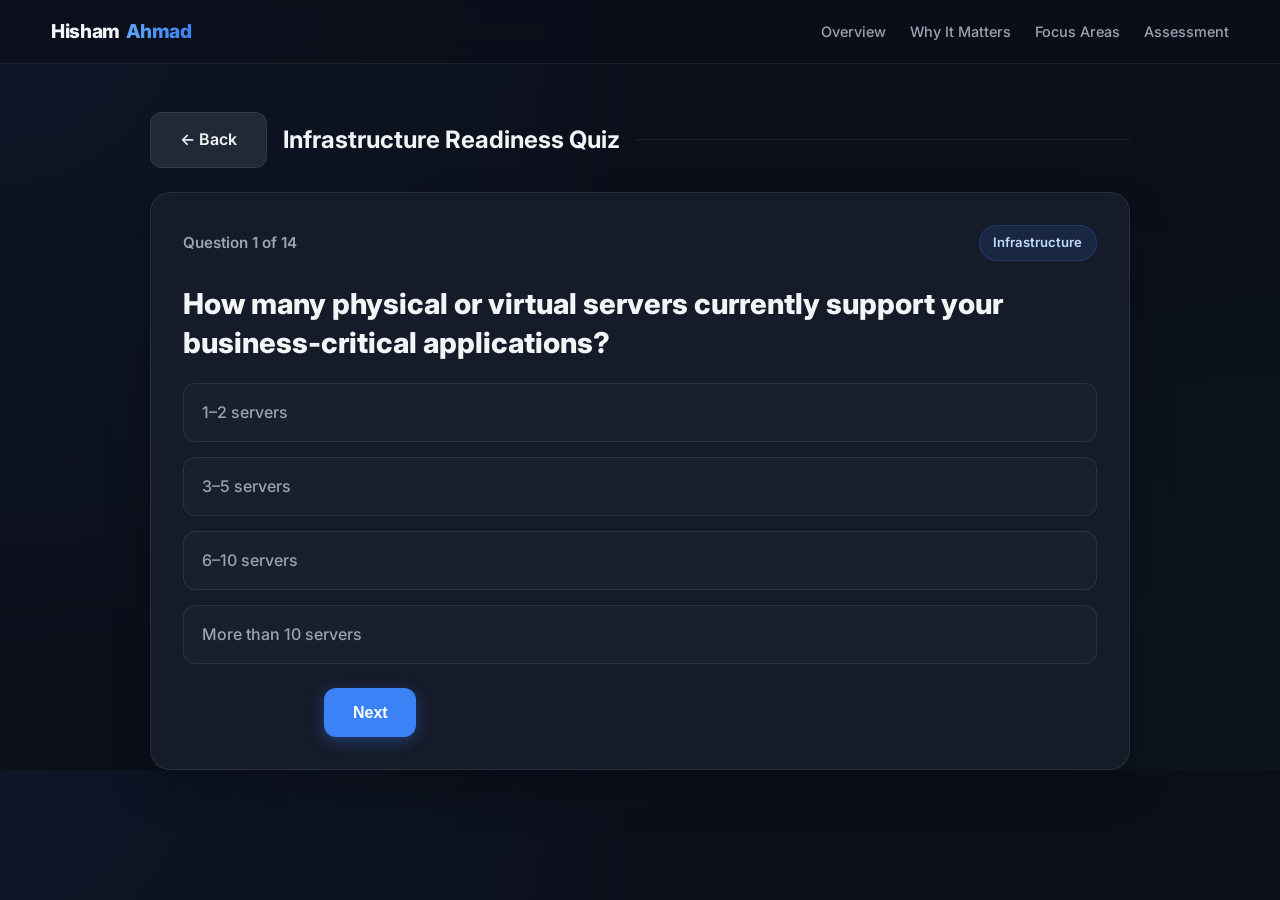
==== commit 068af161: "Add files via upload" ====
--- a/quiz.html
+++ b/quiz.html
@@ -3,23 +3,16 @@
 <head>
   <meta charset="UTF-8" />
   <meta name="viewport" content="width=device-width, initial-scale=1.0" />
-  <title>Infrastructure Readiness Quiz</title>
-
+  <title>Infrastructure Readiness Quiz | Hisham Ahmad</title>
   <link rel="preconnect" href="https://fonts.googleapis.com">
   <link rel="preconnect" href="https://fonts.gstatic.com" crossorigin>
   <link href="https://fonts.googleapis.com/css2?family=Inter:wght@300;400;500;600;700;800&display=swap" rel="stylesheet">
-
-  <link rel="stylesheet" href="style.css?v=10" />
+  <link rel="stylesheet" href="style.css?v=11" />
 </head>
 <body>
-
   <nav class="navbar">
     <div class="container nav-inner">
-      <a href="/" class="brand-link">
-        <span class="brand-white">Hisham</span>
-        <span class="brand-blue">Ahmad</span>
-      </a>
-
+      <a href="/" class="brand-link"><span class="brand-white">Hisham</span><span class="brand-blue">Ahmad</span></a>
       <div class="nav-links">
         <a href="./index.html">Overview</a>
         <a href="./index.html#importance">Why It Matters</a>
@@ -31,10 +24,8 @@
 
   <main class="container">
     <div class="quiz-shell">
-
       <div class="quiz-page-header">
         <a href="./index.html" class="btn btn-secondary home-btn">← Back</a>
-
         <div class="quiz-page-title">
           <h2>Infrastructure Readiness Quiz</h2>
           <div class="quiz-page-line"></div>
@@ -44,12 +35,11 @@
       <div id="readiness-quiz">
         <div class="quiz-progress-wrap">
           <span id="question-counter">Question 1 of 14</span>
+          <span id="domain-label" class="domain-pill">Infrastructure</span>
         </div>
-
         <div class="quiz-card">
           <h4 id="quiz-question-title"></h4>
           <div id="quiz-options"></div>
-
           <div class="quiz-nav">
             <button class="btn btn-secondary" id="prev-btn" type="button">Previous</button>
             <button class="btn btn-primary" id="next-btn" type="button">Next</button>
@@ -57,265 +47,155 @@
         </div>
       </div>
 
-      <div id="result" style="margin-top:40px;"></div>
+      <section id="result" class="results-dashboard"></section>
     </div>
   </main>
 
 <script>
 const quizData = [
-  {
-    question: "How many physical or virtual servers currently support your business-critical applications?",
-    options: [
-      "1–2 servers",
-      "3–5 servers",
-      "6–10 servers",
-      "More than 10 servers"
-    ]
-  },
-  {
-    question: "Are your critical systems currently running with redundancy?",
-    options: [
-      "No redundancy",
-      "Partial redundancy",
-      "Redundant within the same site",
-      "Fully redundant across multiple sites or zones"
-    ]
-  },
-  {
-    question: "If a critical server fails, how long would it typically take to restore operations?",
-    options: [
-      "More than 24 hours",
-      "8–24 hours",
-      "1–8 hours",
-      "Less than 1 hour"
-    ]
-  },
-  {
-    question: "How frequently are backups performed for your critical systems?",
-    options: [
-      "No backup",
-      "Weekly",
-      "Daily",
-      "Multiple times per day"
-    ]
-  },
-  {
-    question: "Have you tested your backup restore process within the last 12 months?",
-    options: [
-      "Never tested",
-      "Tested more than 12 months ago",
-      "Tested within the last 12 months",
-      "Tested regularly every quarter"
-    ]
-  },
-  {
-    question: "What is your acceptable Recovery Point Objective (RPO)?",
-    options: [
-      "More than 24 hours of data loss is acceptable",
-      "Up to 24 hours of data loss",
-      "Less than 4 hours of data loss",
-      "Near-zero or no data loss"
-    ]
-  },
-  {
-    question: "Do you currently have a documented Disaster Recovery plan?",
-    options: [
-      "No DR plan",
-      "Informal or undocumented DR process",
-      "Documented DR plan",
-      "Documented and regularly tested DR plan"
-    ]
-  },
-  {
-    question: "Approximately how much storage is currently used by your organization?",
-    options: [
-      "Less than 1 TB",
-      "1–10 TB",
-      "10–50 TB",
-      "More than 50 TB"
-    ]
-  },
-  {
-    question: "How quickly is your storage requirement growing?",
-    options: [
-      "Minimal growth",
-      "10–20% per year",
-      "20–50% per year",
-      "More than 50% per year"
-    ]
-  },
-  {
-    question: "How long do you need to retain business or compliance-related data?",
-    options: [
-      "Less than 1 year",
-      "1–3 years",
-      "3–7 years",
-      "More than 7 years"
-    ]
-  },
-  {
-    question: "How would you describe your current network connectivity?",
-    options: [
-      "Single internet connection only",
-      "Redundant internet links",
-      "Hybrid connectivity with VPN",
-      "Dedicated, resilient hybrid connectivity"
-    ]
-  },
-  {
-    question: "Do your users currently experience application latency or performance issues?",
-    options: [
-      "Frequently",
-      "Occasionally",
-      "Rarely",
-      "Almost never"
-    ]
-  },
-  {
-    question: "Are your critical systems currently exposed directly to the public internet?",
-    options: [
-      "Yes, without protection",
-      "Yes, with basic firewall protection",
-      "Protected with load balancer / VPN",
-      "Fully protected and segmented"
-    ]
-  },
-  {
-    question: "How confident are you that your current infrastructure can support business growth over the next 2 years?",
-    options: [
-      "Not confident",
-      "Somewhat confident",
-      "Confident",
-      "Very confident"
-    ]
-  }
+  {domain:'Infrastructure', question:'How many physical or virtual servers currently support your business-critical applications?', options:[['1–2 servers',1,'infrastructure'],['3–5 servers',2,'infrastructure'],['6–10 servers',3,'infrastructure'],['More than 10 servers',4,'infrastructure']]},
+  {domain:'Infrastructure', question:'Are your critical systems currently running with redundancy?', options:[['No redundancy',1,'availability'],['Partial redundancy',2,'availability'],['Redundant within the same site',3,'availability'],['Fully redundant across multiple sites or zones',4,'availability']]},
+  {domain:'Availability & DR', question:'If a critical server fails, how long would it typically take to restore operations?', options:[['More than 24 hours',1,'dr'],['8–24 hours',2,'dr'],['1–8 hours',3,'dr'],['Less than 1 hour',4,'dr']]},
+  {domain:'Availability & DR', question:'How frequently are backups performed for your critical systems?', options:[['No backup',1,'backup'],['Weekly',2,'backup'],['Daily',3,'backup'],['Multiple times per day',4,'backup']]},
+  {domain:'Availability & DR', question:'Have you tested your backup restore process within the last 12 months?', options:[['Never tested',1,'backup'],['Tested more than 12 months ago',2,'backup'],['Tested within the last 12 months',3,'backup'],['Tested regularly every quarter',4,'backup']]},
+  {domain:'Availability & DR', question:'What is your acceptable Recovery Point Objective (RPO)?', options:[['More than 24 hours of data loss is acceptable',1,'dr'],['Up to 24 hours of data loss',2,'dr'],['Less than 4 hours of data loss',3,'dr'],['Near-zero or no data loss',4,'dr']]},
+  {domain:'Availability & DR', question:'Do you currently have a documented Disaster Recovery plan?', options:[['No DR plan',1,'dr'],['Informal or undocumented DR process',2,'dr'],['Documented DR plan',3,'dr'],['Documented and regularly tested DR plan',4,'dr']]},
+  {domain:'Storage & Growth', question:'Approximately how much storage is currently used by your organization?', options:[['Less than 1 TB',4,'storage'],['1–10 TB',3,'storage'],['10–50 TB',2,'storage'],['More than 50 TB',1,'storage']]},
+  {domain:'Storage & Growth', question:'How quickly is your storage requirement growing?', options:[['Minimal growth',4,'storage'],['10–20% per year',3,'storage'],['20–50% per year',2,'storage'],['More than 50% per year',1,'storage']]},
+  {domain:'Storage & Growth', question:'How long do you need to retain business or compliance-related data?', options:[['Less than 1 year',4,'storage'],['1–3 years',3,'storage'],['3–7 years',2,'storage'],['More than 7 years',1,'storage']]},
+  {domain:'Network', question:'How would you describe your current network connectivity?', options:[['Single internet connection only',1,'network'],['Redundant internet links',2,'network'],['Hybrid connectivity with VPN',3,'network'],['Dedicated, resilient hybrid connectivity',4,'network']]},
+  {domain:'Network', question:'Do your users currently experience application latency or performance issues?', options:[['Frequently',1,'network'],['Occasionally',2,'network'],['Rarely',3,'network'],['Almost never',4,'network']]},
+  {domain:'Network & Security', question:'Are your critical systems currently exposed directly to the public internet?', options:[['Yes, without protection',1,'security'],['Yes, with basic firewall protection',2,'security'],['Protected with load balancer / VPN',3,'security'],['Fully protected and segmented',4,'security']]},
+  {domain:'Business Growth', question:'How confident are you that your current infrastructure can support business growth over the next 2 years?', options:[['Not confident',1,'scalability'],['Somewhat confident',2,'scalability'],['Confident',3,'scalability'],['Very confident',4,'scalability']]}
 ];
+
+const areaInfo = {
+  infrastructure:['Infrastructure Baseline','Review server footprint, workload criticality, capacity planning, and current architecture readiness.'],
+  availability:['High Availability','Remove single points of failure and improve service continuity across critical systems.'],
+  dr:['Disaster Recovery Readiness','Improve RTO/RPO alignment, DR documentation, recovery design, and periodic DR testing.'],
+  backup:['Backup & Restore Confidence','Strengthen backup frequency, restore validation, recovery assurance, and data protection coverage.'],
+  storage:['Storage Growth Planning','Assess data growth, retention, archive strategy, and future storage scalability.'],
+  network:['Network Resilience','Improve network redundancy, hybrid connectivity, latency management, and performance readiness.'],
+  security:['Exposure & Segmentation','Reduce direct public exposure and improve segmentation, secure access, and protected connectivity.'],
+  scalability:['Scalability & Growth Readiness','Ensure infrastructure capacity and architecture can support business growth over the next 24 months.']
+};
 
 let currentQuestion = 0;
 let answers = new Array(quizData.length).fill(null);
-
-const questionCounter = document.getElementById("question-counter");
-const questionTitle = document.getElementById("quiz-question-title");
-const optionsContainer = document.getElementById("quiz-options");
-const prevBtn = document.getElementById("prev-btn");
-const nextBtn = document.getElementById("next-btn");
-const resultContainer = document.getElementById("result");
-const quizContainer = document.getElementById("readiness-quiz");
-
-function renderQuestion() {
+const questionCounter = document.getElementById('question-counter');
+const domainLabel = document.getElementById('domain-label');
+const questionTitle = document.getElementById('quiz-question-title');
+const optionsContainer = document.getElementById('quiz-options');
+const prevBtn = document.getElementById('prev-btn');
+const nextBtn = document.getElementById('next-btn');
+const resultContainer = document.getElementById('result');
+const quizContainer = document.getElementById('readiness-quiz');
+
+function clamp(v,min,max){return Math.max(min,Math.min(max,v));}
+function selectedScore(i){return quizData[i].options[answers[i]][1];}
+function selectedArea(i){return quizData[i].options[answers[i]][2];}
+
+function renderQuestion(){
   const item = quizData[currentQuestion];
-  const total = quizData.length;
-
-  questionCounter.textContent = `Question ${currentQuestion + 1} of ${total}`;
+  questionCounter.textContent = `Question ${currentQuestion + 1} of ${quizData.length}`;
+  domainLabel.textContent = item.domain;
   questionTitle.textContent = item.question;
-  optionsContainer.innerHTML = "";
-
+  optionsContainer.innerHTML = '';
   item.options.forEach((option, index) => {
-    const btn = document.createElement("div");
-    btn.className = "quiz-option";
-    if (answers[currentQuestion] === index + 1) {
-      btn.classList.add("selected");
-    }
-    btn.textContent = option;
-    btn.onclick = () => {
-      answers[currentQuestion] = index + 1;
-      renderQuestion();
-    };
+    const btn = document.createElement('div');
+    btn.className = 'quiz-option' + (answers[currentQuestion] === index ? ' selected' : '');
+    btn.textContent = option[0];
+    btn.onclick = () => { answers[currentQuestion] = index; renderQuestion(); };
     optionsContainer.appendChild(btn);
   });
-
-  prevBtn.style.visibility = currentQuestion === 0 ? "hidden" : "visible";
-  nextBtn.textContent = currentQuestion === total - 1 ? "Calculate Result" : "Next";
-}
-
-function calculateScore() {
-  const unanswered = answers.filter(a => a === null).length;
-  if (unanswered > 0) {
-    alert("Please answer all questions before calculating the result.");
-    return;
-  }
-
-  const total = answers.reduce((a, b) => a + b, 0);
-
-  let title = "";
-  let explanation = "";
-  let recommendation = "";
-  let badgeClass = "";
-
-  if (total <= 20) {
-    title = "CRITICAL";
-    badgeClass = "result-badge critical";
-    explanation = "Your current environment shows multiple infrastructure gaps that may create a high risk of downtime, prolonged recovery time, and potential data loss. Critical systems may currently depend on single servers, limited backup coverage, or insufficient redundancy.";
-    recommendation = "Immediate action is recommended. Focus on backup strategy, disaster recovery, infrastructure redundancy, and the removal of single points of failure.";
-  } else if (total <= 35) {
-    title = "MEDIUM";
-    badgeClass = "result-badge medium";
-    explanation = "Your environment has some level of resilience, but there are still important gaps that could affect business continuity during an outage or failure. Backup processes, recovery expectations, storage planning, or network design may not yet fully support future business needs.";
-    recommendation = "The next priority should be improving recovery readiness, increasing redundancy, and reviewing future storage and network requirements.";
-  } else if (total <= 50) {
-    title = "AVERAGE";
-    badgeClass = "result-badge average";
-    explanation = "Your infrastructure appears generally stable and capable of supporting current business operations. However, there are still opportunities to further improve resilience, scalability, and operational readiness.";
-    recommendation = "Consider enhancing high availability, Disaster Recovery testing, storage growth planning, and hybrid connectivity to strengthen long-term readiness.";
-  } else {
-    title = "EXCELLENT";
-    badgeClass = "result-badge excellent";
-    explanation = "Your environment demonstrates a strong level of infrastructure maturity with good resilience, recovery capability, and future scalability. Critical systems appear to be well protected and designed to support business continuity.";
-    recommendation = "Continue to maintain this position by regularly reviewing Disaster Recovery, backup testing, performance monitoring, and future capacity planning.";
-  }
-
-  quizContainer.style.display = "none";
-
-  resultContainer.innerHTML = `
-    <div class="result-card">
-      <div class="${badgeClass}">${title}</div>
-      <h3>Infrastructure Readiness Result</h3>
-      <p class="result-text">${explanation}</p>
-      <div class="result-recommendation">
-        <strong>Recommended Next Step:</strong><br><br>
-        ${recommendation}
-      </div>
-      <div class="result-actions">
-        <button class="btn btn-secondary" onclick="restartQuiz()">Retake Assessment</button>
-        <a href="mailto:hisham.ahmad@awantec.my?subject=Infrastructure%20Readiness%20Assessment%20Enquiry" class="btn btn-primary">
-          Contact Us
-        </a>
-      </div>
-    </div>
-  `;
-}
-
-function restartQuiz() {
+  prevBtn.style.visibility = currentQuestion === 0 ? 'hidden' : 'visible';
+  nextBtn.textContent = currentQuestion === quizData.length - 1 ? 'Generate Assessment' : 'Next';
+}
+
+function getCategory(score){
+  if(score <= 35) return ['Critical Risk Exposure','critical','The environment shows multiple infrastructure weaknesses that may create significant risk of downtime, prolonged recovery, data loss, or performance disruption.'];
+  if(score <= 58) return ['Moderate Readiness Gap','medium','The environment has some resilience, but important gaps remain in recovery readiness, redundancy, storage planning, or network resilience.'];
+  if(score <= 78) return ['Stable with Improvement Areas','average','The environment appears generally stable for current operations, but there are opportunities to improve resilience, scalability, DR maturity, and long-term readiness.'];
+  return ['Strong Infrastructure Readiness','excellent','The environment demonstrates strong infrastructure maturity with good resilience, recovery capability, and scalability for business continuity.'];
+}
+
+function domainScore(areas){
+  const idx = quizData.map((q,i)=>areas.includes(selectedArea(i)) ? i : null).filter(i=>i!==null);
+  if(!idx.length) return 0;
+  const total = idx.reduce((s,i)=>s+selectedScore(i),0);
+  return Math.round((total/(idx.length*4))*100);
+}
+
+function renderBar(label,value,type){
+  return `<div class="domain-bar-container"><div class="domain-bar-label"><span>${label}</span><span>${value}%</span></div><div class="domain-bar-track"><div class="domain-bar-fill ${type}" style="width:${value}%"></div></div></div>`;
+}
+
+function renderAreas(sorted){
+  const fallback = ['availability','dr','backup','storage','network','security','scalability'];
+  return [...new Set([...sorted,...fallback])].slice(0,6).map(k=>{
+    const a = areaInfo[k];
+    return a ? `<div class="optimization-card"><strong>${a[0]}</strong><span>${a[1]}</span></div>` : '';
+  }).join('');
+}
+
+function renderPriorities(sorted,score){
+  const map = {
+    infrastructure:'Establish a clear infrastructure baseline covering servers, workloads, capacity, and single points of failure.',
+    availability:'Improve redundancy for critical systems and remove single points of failure.',
+    dr:'Document and test the Disaster Recovery plan with clear RTO and RPO expectations.',
+    backup:'Validate backup coverage and perform regular restore testing.',
+    storage:'Review storage growth, retention policy, and archive strategy before capacity pressure increases.',
+    network:'Strengthen network redundancy, hybrid connectivity, and performance visibility.',
+    security:'Reduce direct public exposure and improve segmentation or protected access.',
+    scalability:'Review future capacity planning to support business growth over the next 24 months.'
+  };
+  let priorities = sorted.map(k=>map[k]).filter(Boolean);
+  if(score <= 35) priorities.unshift('Address immediate resilience gaps before they become downtime or data loss incidents.');
+  return [...new Set(priorities)].slice(0,3).map(x=>`<li>${x}</li>`).join('');
+}
+
+function nextAction(score){
+  if(score <= 35) return 'Start with an urgent infrastructure discovery and resilience review. Focus first on backup coverage, redundancy, recovery capability, and removal of single points of failure.';
+  if(score <= 58) return 'Conduct a structured infrastructure health check workshop to validate recovery expectations, backup restore confidence, storage growth, and network resilience.';
+  if(score <= 78) return 'Proceed with targeted improvement planning around DR testing, capacity planning, network resilience, and operational monitoring.';
+  return 'Maintain the current maturity level through periodic DR testing, backup validation, capacity planning, and continuous infrastructure optimization reviews.';
+}
+
+function calculateScore(){
+  if(answers.some(a=>a===null)){ alert('Please answer all questions before calculating the result.'); return; }
+  const raw = answers.reduce((sum,_,i)=>sum+selectedScore(i),0);
+  const score = Math.round((raw/(quizData.length*4))*100);
+  const risk = clamp(100-score,5,95);
+  const [label, cls, summary] = getCategory(score);
+  const resilience = domainScore(['infrastructure','availability','scalability']);
+  const dr = domainScore(['dr','backup']);
+  const storage = domainScore(['storage']);
+  const network = domainScore(['network','security']);
+  const risks = {};
+  answers.forEach((_,i)=>{ const area = selectedArea(i); risks[area]=(risks[area]||0)+(5-selectedScore(i)); });
+  const sorted = Object.entries(risks).sort((a,b)=>b[1]-a[1]).map(x=>x[0]);
+  quizContainer.style.display = 'none';
+  resultContainer.innerHTML = `<div class="glass-card"><div class="results-grid"><div class="score-card"><p class="eyebrow-result">Infrastructure Health Score</p><h2 class="big-score">${score}%</h2><div class="status-badge ${cls}">${label}</div><p class="summary-text">${summary}</p><div class="domain-breakdown">${renderBar('Risk Exposure',risk,'risk')}${renderBar('Resilience Readiness',resilience,'success')}${renderBar('Backup & DR Maturity',dr,'success')}${renderBar('Storage Readiness',storage,'warning')}${renderBar('Network Readiness',network,'success')}</div></div><div class="insights-column"><div class="panel-block"><h3>Executive Summary</h3><p>${summary}</p></div><div class="panel-block"><h4>Recommended Improvement Areas</h4><div class="priority-grid">${renderAreas(sorted)}</div></div><div class="panel-block"><h4>Top 3 Immediate Priorities</h4><ol class="priority-list">${renderPriorities(sorted,score)}</ol></div><div class="panel-block"><h4>Suggested Next Action Plan</h4><p>${nextAction(score)}</p></div><div class="action-row"><button class="btn btn-secondary" onclick="window.print()">Print / Save PDF</button><button class="btn btn-secondary" onclick="restartQuiz()">Retake Assessment</button><a href="mailto:mohd.hisham@outlook.my?subject=Infrastructure%20Health%20Check%20Advisory%20Session" class="btn btn-primary">Book Advisory Session</a></div></div></div></div>`;
+  resultContainer.style.display = 'block';
+  window.scrollTo({top:resultContainer.offsetTop-90,behavior:'smooth'});
+}
+
+function restartQuiz(){
   currentQuestion = 0;
   answers = new Array(quizData.length).fill(null);
-  resultContainer.innerHTML = "";
-  quizContainer.style.display = "block";
+  resultContainer.innerHTML = '';
+  resultContainer.style.display = 'none';
+  quizContainer.style.display = 'block';
   renderQuestion();
-}
-
-prevBtn.addEventListener("click", () => {
-  if (currentQuestion > 0) {
-    currentQuestion--;
-    renderQuestion();
-  }
+  window.scrollTo({top:quizContainer.offsetTop-90,behavior:'smooth'});
+}
+
+prevBtn.addEventListener('click',()=>{ if(currentQuestion>0){ currentQuestion--; renderQuestion(); } });
+nextBtn.addEventListener('click',()=>{
+  if(answers[currentQuestion]===null){ alert('Please select one answer before proceeding.'); return; }
+  if(currentQuestion===quizData.length-1) calculateScore(); else { currentQuestion++; renderQuestion(); }
 });
-
-nextBtn.addEventListener("click", () => {
-  if (answers[currentQuestion] === null) {
-    alert("Please select one answer before proceeding.");
-    return;
-  }
-
-  if (currentQuestion === quizData.length - 1) {
-    calculateScore();
-  } else {
-    currentQuestion++;
-    renderQuestion();
-  }
-});
-
 renderQuestion();
 </script>
-
 </body>
 </html>
--- a/style.css
+++ b/style.css
@@ -558,3 +558,292 @@
     padding: 1.25rem;
   }
 }
+
+/* =========================
+   ENTERPRISE RESULT LAYOUT
+========================= */
+.domain-pill {
+  padding: 0.4rem 0.85rem;
+  border-radius: 99rem;
+  background: rgba(59, 130, 246, 0.12);
+  border: 1px solid rgba(59, 130, 246, 0.22);
+  color: #bfdbfe;
+  font-size: 0.82rem;
+}
+
+.results-dashboard {
+  display: none;
+  padding: 2rem 0 5rem;
+}
+
+.glass-card {
+  background: var(--surface);
+  border: 1px solid var(--border);
+  border-radius: var(--radius-lg);
+  padding: 2.5rem;
+  box-shadow: 0 20px 40px rgba(0,0,0,0.3);
+}
+
+.results-grid {
+  display: grid;
+  grid-template-columns: 1fr 1.6fr;
+  gap: 2rem;
+}
+
+.score-card {
+  display: flex;
+  flex-direction: column;
+  align-items: center;
+  text-align: center;
+}
+
+.eyebrow-result {
+  text-transform: uppercase;
+  font-size: 0.8rem;
+  font-weight: 700;
+  color: var(--text-muted);
+  margin-bottom: 0.5rem;
+  letter-spacing: 0.04em;
+}
+
+.big-score {
+  font-size: 4.3rem;
+  font-weight: 800;
+  line-height: 1;
+  margin: 0;
+  background: linear-gradient(to bottom, #fff, #9ca3af);
+  -webkit-background-clip: text;
+  -webkit-text-fill-color: transparent;
+}
+
+.status-badge {
+  display: inline-block;
+  margin: 1rem 0 0.75rem;
+  padding: 0.55rem 1.4rem;
+  border-radius: 99rem;
+  font-weight: 700;
+  font-size: 0.9rem;
+}
+
+.status-badge.critical {
+  background: rgba(239, 68, 68, 0.16);
+  color: #fca5a5;
+}
+
+.status-badge.medium {
+  background: rgba(249, 115, 22, 0.16);
+  color: #fdba74;
+}
+
+.status-badge.average {
+  background: rgba(202, 138, 4, 0.18);
+  color: #fde68a;
+}
+
+.status-badge.excellent {
+  background: rgba(16, 185, 129, 0.16);
+  color: #86efac;
+}
+
+.summary-text {
+  color: var(--text-muted);
+  font-size: 0.95rem;
+  max-width: 430px;
+}
+
+.domain-breakdown {
+  margin-top: 2rem;
+  width: 100%;
+}
+
+.domain-bar-container {
+  margin-bottom: 1.15rem;
+}
+
+.domain-bar-label {
+  display: flex;
+  justify-content: space-between;
+  gap: 1rem;
+  margin-bottom: 0.45rem;
+  font-size: 0.9rem;
+  font-weight: 600;
+  color: #dbe4f3;
+}
+
+.domain-bar-track {
+  width: 100%;
+  height: 10px;
+  background: rgba(148, 163, 184, 0.2);
+  border-radius: 999px;
+  overflow: hidden;
+  margin-top: 6px;
+}
+
+.domain-bar-fill {
+  height: 100%;
+  border-radius: 999px;
+  transition: width 0.8s ease;
+}
+
+.domain-bar-fill.risk {
+  background: linear-gradient(90deg, #f59e0b, #ef4444);
+}
+
+.domain-bar-fill.warning {
+  background: linear-gradient(90deg, #f59e0b, #fbbf24);
+}
+
+.domain-bar-fill.success {
+  background: linear-gradient(90deg, #10b981, #34d399);
+}
+
+.insights-column {
+  border-left: 1px solid var(--border);
+  padding-left: 2rem;
+}
+
+.panel-block {
+  margin-bottom: 1.8rem;
+}
+
+.panel-block h3,
+.panel-block h4 {
+  margin-top: 0;
+  margin-bottom: 0.7rem;
+  color: #f3f4f6;
+}
+
+.panel-block p {
+  color: var(--text-muted);
+  margin: 0;
+  font-size: 0.98rem;
+  line-height: 1.8;
+}
+
+.priority-grid {
+  display: grid;
+  grid-template-columns: repeat(auto-fit, minmax(210px, 1fr));
+  gap: 0.85rem;
+}
+
+.optimization-card {
+  padding: 1rem;
+  border-radius: 14px;
+  background: rgba(255,255,255,0.03);
+  border: 1px solid var(--border);
+}
+
+.optimization-card strong {
+  display: block;
+  color: #bfdbfe;
+  font-size: 0.92rem;
+  margin-bottom: 0.35rem;
+}
+
+.optimization-card span {
+  display: block;
+  color: var(--text-muted);
+  font-size: 0.83rem;
+  line-height: 1.55;
+}
+
+.priority-list {
+  margin: 0;
+  padding-left: 1.25rem;
+  color: var(--text-muted);
+}
+
+.priority-list li + li {
+  margin-top: 0.55rem;
+}
+
+.action-row {
+  margin-top: 2rem;
+  display: flex;
+  gap: 1rem;
+  flex-wrap: wrap;
+}
+
+@media (max-width: 900px) {
+  .results-grid {
+    grid-template-columns: 1fr;
+  }
+
+  .insights-column {
+    border-left: none;
+    padding-left: 0;
+    border-top: 1px solid var(--border);
+    padding-top: 2rem;
+  }
+}
+
+@media (max-width: 700px) {
+  .glass-card {
+    padding: 1.25rem;
+  }
+
+  .big-score {
+    font-size: 3.2rem;
+  }
+
+  .action-row {
+    flex-direction: column;
+  }
+
+  .btn {
+    width: 100%;
+  }
+}
+
+@media print {
+  .navbar,
+  .quiz-page-header,
+  #readiness-quiz,
+  footer,
+  .action-row {
+    display: none !important;
+  }
+
+  body {
+    background: #ffffff;
+    color: #111827;
+  }
+
+  .container {
+    width: 100%;
+  }
+
+  .results-dashboard {
+    display: block !important;
+    padding: 0;
+  }
+
+  .glass-card {
+    box-shadow: none;
+    border: none;
+    background: #ffffff;
+    color: #111827;
+  }
+
+  .results-grid {
+    grid-template-columns: 1fr;
+  }
+
+  .insights-column {
+    border-left: none;
+    padding-left: 0;
+  }
+
+  .summary-text,
+  .panel-block p,
+  .optimization-card span,
+  .priority-list {
+    color: #374151;
+  }
+
+  .panel-block h3,
+  .panel-block h4,
+  .optimization-card strong {
+    color: #111827;
+  }
+}
